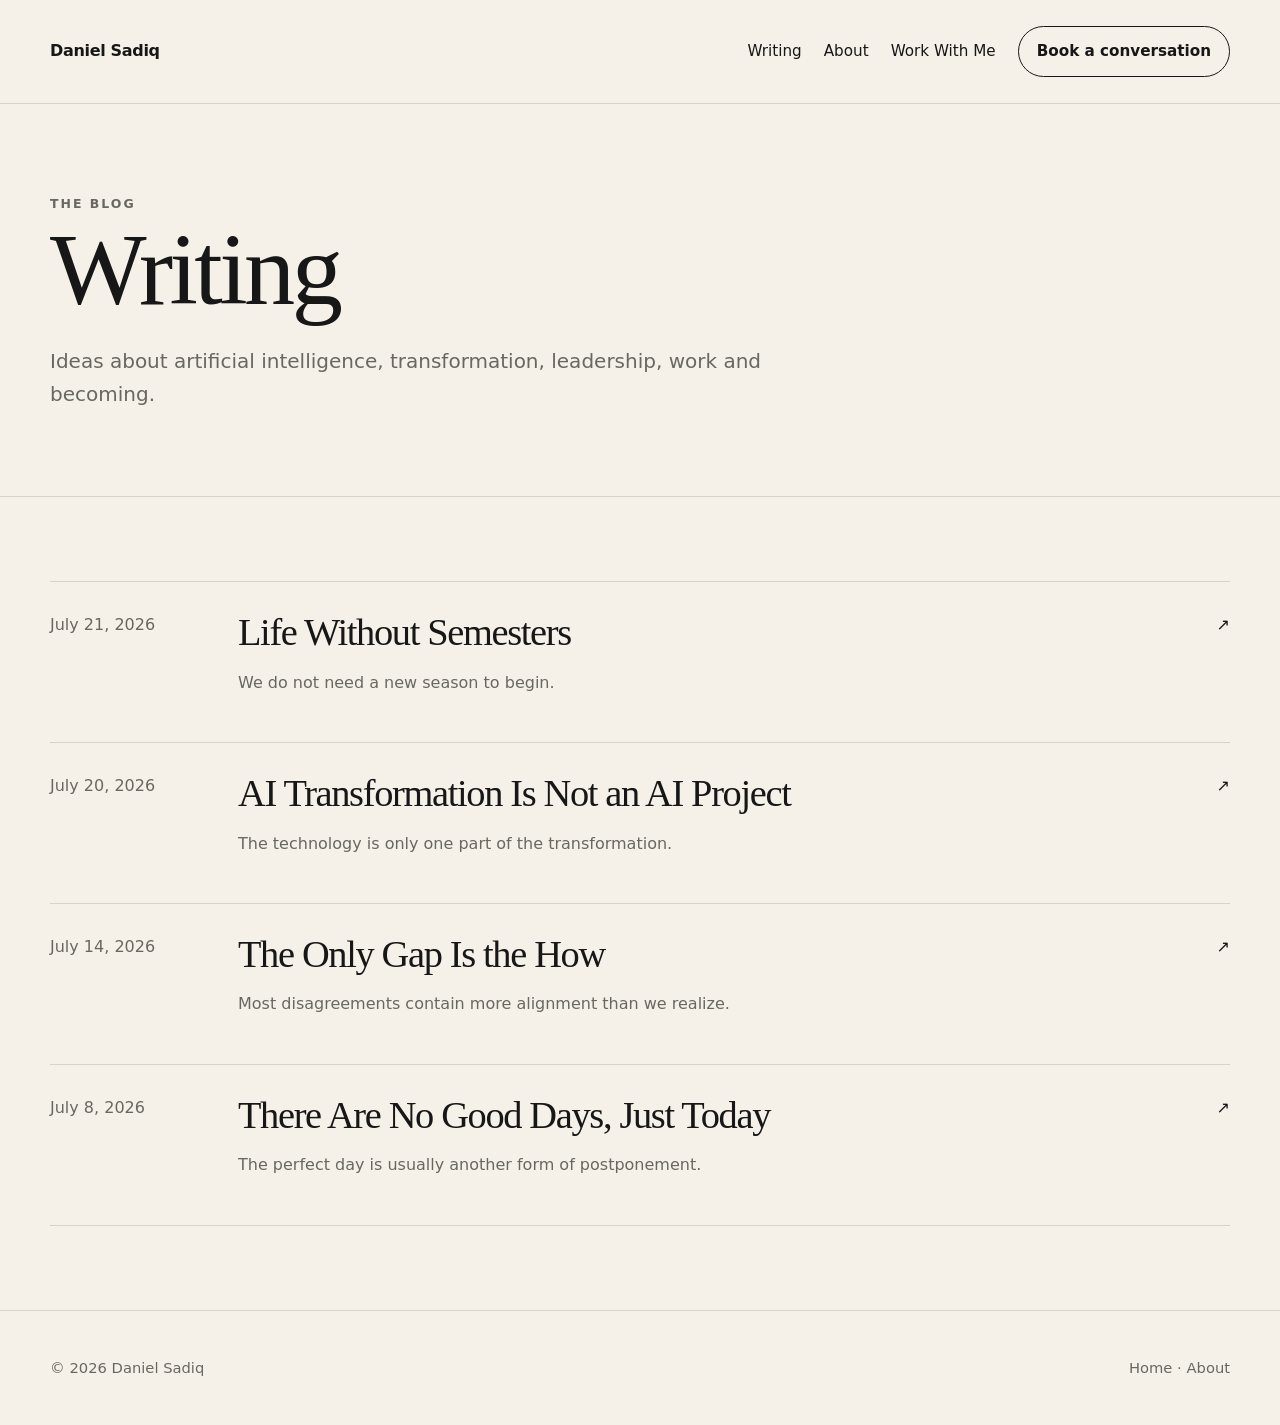
==== writing/index.html @ a9734ace "Add writing index" ====
<!doctype html><html lang="en"><head><meta charset="utf-8"><meta name="viewport" content="width=device-width,initial-scale=1"><title>Writing — Daniel Sadiq</title><meta name="description" content="Essays by Daniel Sadiq on AI, transformation, leadership and work."><link rel="stylesheet" href="../assets/styles.css"></head><body><header class="site-header"><div class="wrap nav"><a class="brand" href="../index.html">Daniel Sadiq</a><nav class="nav-links"><a href="index.html">Writing</a><a href="../about.html">About</a><a href="../work-with-me.html">Work With Me</a><a class="button" href="../work-with-me.html">Book a conversation</a></nav></div></header><main><section class="page-hero"><div class="wrap"><div class="eyebrow">The blog</div><h1>Writing</h1><p>Ideas about artificial intelligence, transformation, leadership, work and becoming.</p></div></section><section class="section"><div class="wrap post-list">
<a class="post-row" href="life-without-semesters.html"><span class="muted">July 21, 2026</span><div><h3>Life Without Semesters</h3><p>We do not need a new season to begin.</p></div><span>↗</span></a>
<a class="post-row" href="ai-transformation-is-not-an-ai-project.html"><span class="muted">July 20, 2026</span><div><h3>AI Transformation Is Not an AI Project</h3><p>The technology is only one part of the transformation.</p></div><span>↗</span></a>
<a class="post-row" href="the-only-gap-is-the-how.html"><span class="muted">July 14, 2026</span><div><h3>The Only Gap Is the How</h3><p>Most disagreements contain more alignment than we realize.</p></div><span>↗</span></a>
<a class="post-row" href="there-are-no-good-days.html"><span class="muted">July 8, 2026</span><div><h3>There Are No Good Days, Just Today</h3><p>The perfect day is usually another form of postponement.</p></div><span>↗</span></a></div></section></main><footer class="footer"><div class="wrap footer-inner"><span>© <span data-year></span> Daniel Sadiq</span><span><a href="../index.html">Home</a> · <a href="../about.html">About</a></span></div></footer><script src="../assets/site.js"></script></body></html>
---- assets/styles.css ----
:root{--bg:#f5f1e8;--text:#171717;--muted:#686861;--accent:#3438a8;--line:#d8d2c5;--card:#fbf8f2;--max:1180px;--read:720px}*{box-sizing:border-box}html{scroll-behavior:smooth}body{margin:0;background:var(--bg);color:var(--text);font-family:Inter,ui-sans-serif,system-ui,-apple-system,BlinkMacSystemFont,"Segoe UI",sans-serif;line-height:1.65}a{color:inherit;text-decoration:none}a:hover{color:var(--accent)}img{max-width:100%}.wrap{width:min(calc(100% - 40px),var(--max));margin:auto}.site-header{padding:26px 0;border-bottom:1px solid var(--line);position:sticky;top:0;background:rgba(245,241,232,.94);backdrop-filter:blur(10px);z-index:10}.nav{display:flex;align-items:center;justify-content:space-between;gap:24px}.brand{font-weight:750;letter-spacing:-.02em}.nav-links{display:flex;align-items:center;gap:22px;font-size:.95rem}.button{display:inline-flex;align-items:center;justify-content:center;padding:12px 18px;border:1px solid var(--text);border-radius:999px;font-weight:650;transition:.2s}.button:hover{background:var(--text);color:var(--bg)}.button.primary{background:var(--text);color:var(--bg)}.button.primary:hover{background:var(--accent);border-color:var(--accent)}.hero{padding:110px 0 90px}.eyebrow{text-transform:uppercase;letter-spacing:.16em;font-size:.78rem;font-weight:700;color:var(--muted)}h1,h2,h3{font-family:Georgia,"Times New Roman",serif;font-weight:500;letter-spacing:-.035em;line-height:1.08;margin:0}.hero h1{font-size:clamp(3.2rem,8vw,7.5rem);max-width:1050px}.hero p{font-size:clamp(1.15rem,2.2vw,1.5rem);max-width:720px;color:var(--muted);margin:30px 0}.actions{display:flex;gap:12px;flex-wrap:wrap}.section{padding:84px 0;border-top:1px solid var(--line)}.section-head{display:flex;justify-content:space-between;align-items:end;gap:24px;margin-bottom:38px}.section h2{font-size:clamp(2.3rem,5vw,4.5rem)}.start-here{display:grid;grid-template-columns:1.15fr .85fr;gap:60px;align-items:end}.start-here h3{font-size:clamp(2.5rem,5vw,5rem);margin:12px 0 24px}.start-here p{font-size:1.15rem;color:var(--muted)}.quote-block{font-family:Georgia,serif;font-size:clamp(1.6rem,3vw,2.7rem);line-height:1.35;border-left:3px solid var(--text);padding-left:28px}.post-list{display:grid}.post-row{display:grid;grid-template-columns:160px 1fr auto;gap:28px;padding:30px 0;border-top:1px solid var(--line);align-items:start}.post-row:last-child{border-bottom:1px solid var(--line)}.post-row h3{font-size:clamp(1.6rem,3vw,2.7rem);margin-bottom:8px}.post-row p,.muted{color:var(--muted)}.services{display:grid;grid-template-columns:repeat(3,1fr);gap:20px}.service{background:var(--card);padding:30px;border:1px solid var(--line);min-height:260px}.service h3{font-size:2rem;margin-bottom:18px}.stats{display:grid;grid-template-columns:repeat(3,1fr);gap:20px;margin-top:44px}.stat{padding-top:20px;border-top:2px solid var(--text)}.stat strong{display:block;font-family:Georgia,serif;font-size:3rem;font-weight:500}.newsletter{display:grid;grid-template-columns:1fr 1fr;gap:60px;align-items:center}.newsletter-form{display:flex;gap:10px}.newsletter-form input,.contact-form input,.contact-form textarea,.contact-form select{width:100%;padding:14px 15px;border:1px solid var(--line);background:#fffdf9;font:inherit;border-radius:4px}.newsletter-form input{min-width:0}.footer{padding:45px 0;border-top:1px solid var(--line);font-size:.92rem;color:var(--muted)}.footer-inner{display:flex;justify-content:space-between;gap:24px}.page-hero{padding:90px 0 65px}.page-hero h1{font-size:clamp(3.5rem,8vw,7rem)}.page-hero p{font-size:1.25rem;max-width:760px;color:var(--muted)}.article{width:min(calc(100% - 40px),var(--read));margin:auto;padding:80px 0}.article h1{font-size:clamp(3rem,7vw,5.5rem)}.article .dek{font-size:1.35rem;color:var(--muted);margin:24px 0}.article-meta{font-size:.9rem;color:var(--muted);padding-bottom:28px;border-bottom:1px solid var(--line)}.article-body{font-family:Georgia,"Times New Roman",serif;font-size:1.2rem;line-height:1.8}.article-body p{margin:1.4em 0}.article-body h2{font-size:2.4rem;margin-top:2em}.article-body blockquote{margin:2em 0;padding-left:24px;border-left:3px solid var(--text);font-size:1.5rem}.article-end{margin-top:60px;padding-top:30px;border-top:1px solid var(--line)}.two-col{display:grid;grid-template-columns:1fr 1fr;gap:70px}.bio-copy p{font-size:1.16rem}.contact-form{display:grid;gap:16px;background:var(--card);padding:30px;border:1px solid var(--line)}label{font-weight:650;font-size:.92rem}.field{display:grid;gap:7px}.note{font-size:.88rem;color:var(--muted)}@media(max-width:800px){.nav-links a:not(.button){display:none}.hero{padding:70px 0}.start-here,.newsletter,.two-col{grid-template-columns:1fr}.services,.stats{grid-template-columns:1fr}.post-row{grid-template-columns:1fr;gap:8px}.post-row .arrow{display:none}.section{padding:64px 0}.newsletter-form{flex-direction:column}.footer-inner{flex-direction:column}.hero h1{font-size:3.4rem}}
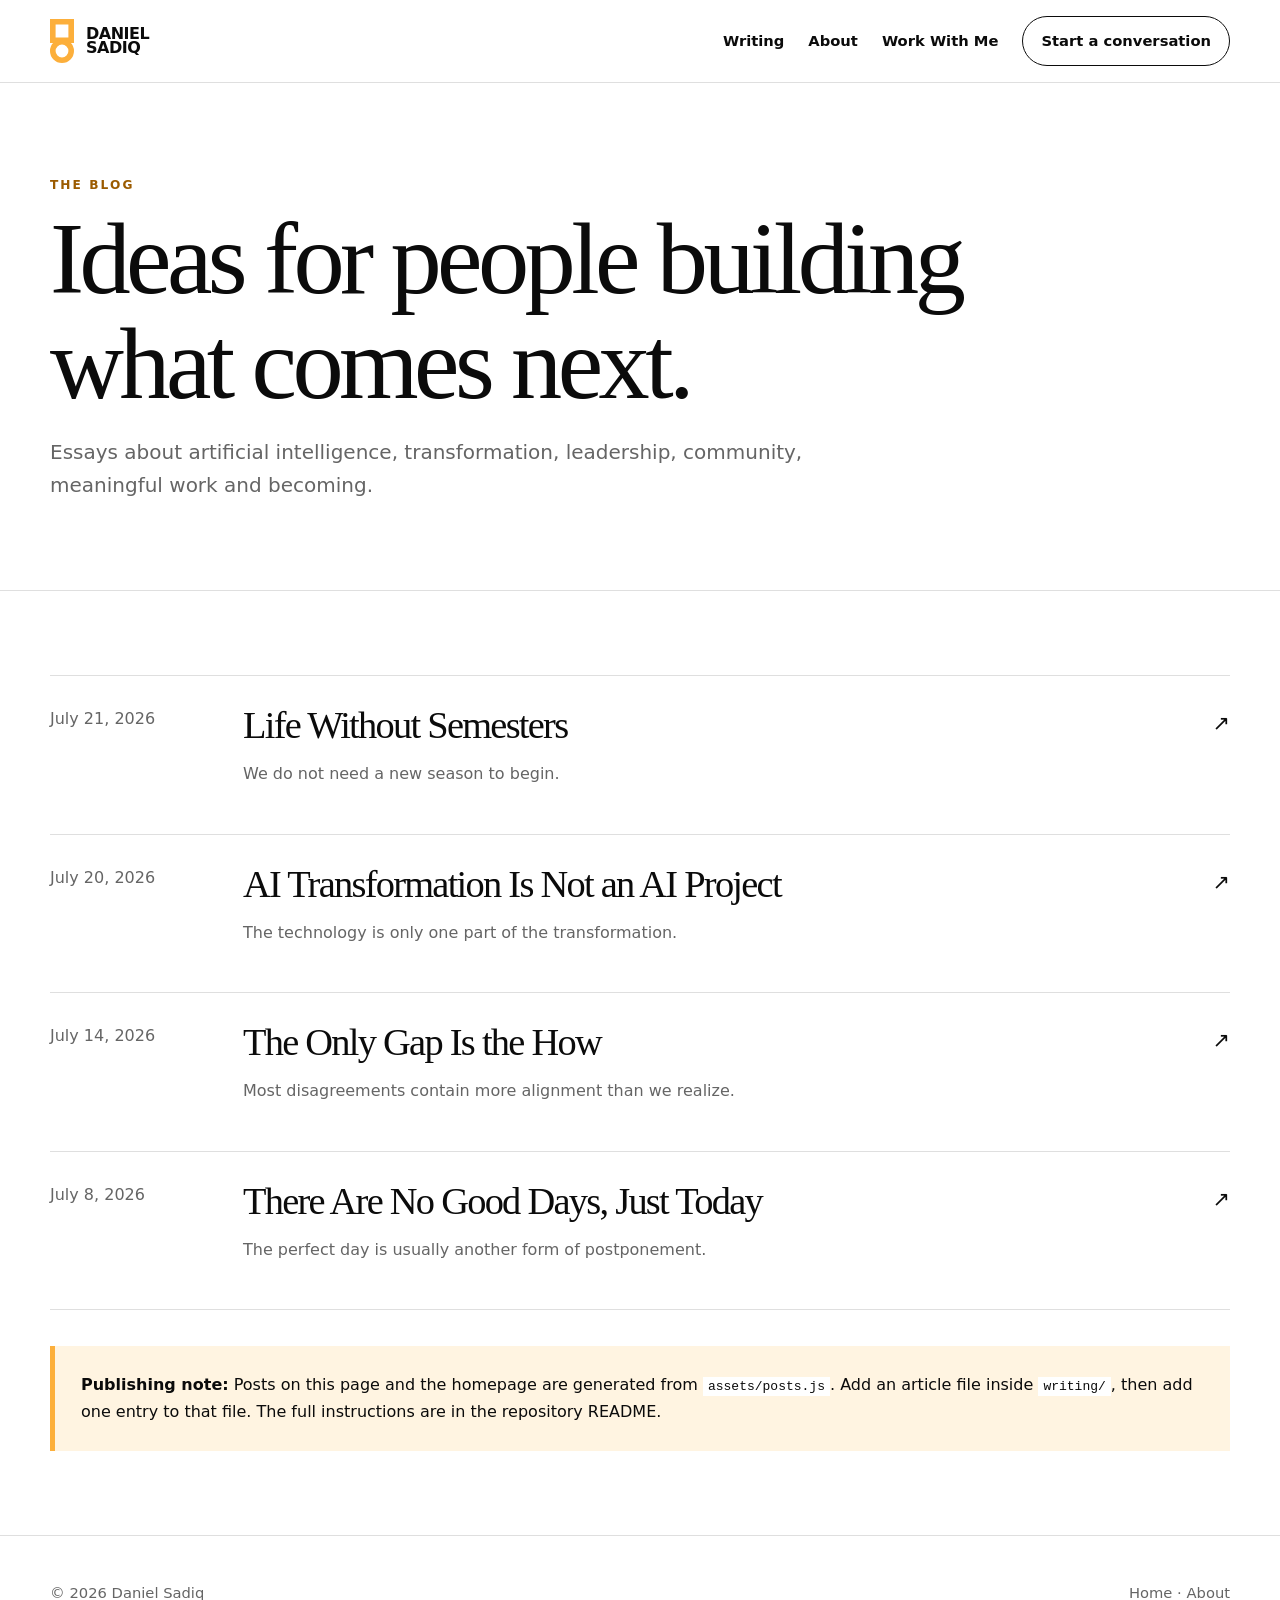
==== commit d73925be: "Make writing index data driven and explain publishing workflow" ====
--- a/writing/index.html
+++ b/writing/index.html
@@ -1,5 +1 @@
-<!doctype html><html lang="en"><head><meta charset="utf-8"><meta name="viewport" content="width=device-width,initial-scale=1"><title>Writing — Daniel Sadiq</title><meta name="description" content="Essays by Daniel Sadiq on AI, transformation, leadership and work."><link rel="stylesheet" href="../assets/styles.css"></head><body><header class="site-header"><div class="wrap nav"><a class="brand" href="../index.html">Daniel Sadiq</a><nav class="nav-links"><a href="index.html">Writing</a><a href="../about.html">About</a><a href="../work-with-me.html">Work With Me</a><a class="button" href="../work-with-me.html">Book a conversation</a></nav></div></header><main><section class="page-hero"><div class="wrap"><div class="eyebrow">The blog</div><h1>Writing</h1><p>Ideas about artificial intelligence, transformation, leadership, work and becoming.</p></div></section><section class="section"><div class="wrap post-list">
-<a class="post-row" href="life-without-semesters.html"><span class="muted">July 21, 2026</span><div><h3>Life Without Semesters</h3><p>We do not need a new season to begin.</p></div><span>↗</span></a>
-<a class="post-row" href="ai-transformation-is-not-an-ai-project.html"><span class="muted">July 20, 2026</span><div><h3>AI Transformation Is Not an AI Project</h3><p>The technology is only one part of the transformation.</p></div><span>↗</span></a>
-<a class="post-row" href="the-only-gap-is-the-how.html"><span class="muted">July 14, 2026</span><div><h3>The Only Gap Is the How</h3><p>Most disagreements contain more alignment than we realize.</p></div><span>↗</span></a>
-<a class="post-row" href="there-are-no-good-days.html"><span class="muted">July 8, 2026</span><div><h3>There Are No Good Days, Just Today</h3><p>The perfect day is usually another form of postponement.</p></div><span>↗</span></a></div></section></main><footer class="footer"><div class="wrap footer-inner"><span>© <span data-year></span> Daniel Sadiq</span><span><a href="../index.html">Home</a> · <a href="../about.html">About</a></span></div></footer><script src="../assets/site.js"></script></body></html>
+<!doctype html><html lang="en"><head><meta charset="utf-8"><meta name="viewport" content="width=device-width,initial-scale=1"><title>Writing — Daniel Sadiq</title><meta name="description" content="Essays by Daniel Sadiq on AI, transformation, leadership, community, work and becoming."><link rel="stylesheet" href="../assets/styles.css"></head><body><header class="site-header"><div class="wrap nav"><a class="brand" href="../index.html"><img src="../assets/brand-mark.svg" alt=""><span class="brand-copy"><span>DANIEL</span><span>SADIQ</span></span></a><nav class="nav-links"><a href="index.html">Writing</a><a href="../about.html">About</a><a href="../work-with-me.html">Work With Me</a><a class="button" href="../work-with-me.html">Start a conversation</a></nav></div></header><main><section class="page-hero"><div class="wrap"><div class="eyebrow accent">The blog</div><h1>Ideas for people building what comes next.</h1><p>Essays about artificial intelligence, transformation, leadership, community, meaningful work and becoming.</p></div></section><section class="section"><div class="wrap"><div class="post-list" data-post-list></div><div class="blog-help"><strong>Publishing note:</strong> Posts on this page and the homepage are generated from <code>assets/posts.js</code>. Add an article file inside <code>writing/</code>, then add one entry to that file. The full instructions are in the repository README.</div></div></section></main><footer class="footer"><div class="wrap footer-inner"><span>© <span data-year></span> Daniel Sadiq</span><span><a href="../index.html">Home</a> · <a href="../about.html">About</a></span></div></footer><script src="../assets/posts.js"></script><script src="../assets/site.js"></script></body></html>
--- a/assets/styles.css
+++ b/assets/styles.css
@@ -1 +1 @@
-:root{--bg:#f5f1e8;--text:#171717;--muted:#686861;--accent:#3438a8;--line:#d8d2c5;--card:#fbf8f2;--max:1180px;--read:720px}*{box-sizing:border-box}html{scroll-behavior:smooth}body{margin:0;background:var(--bg);color:var(--text);font-family:Inter,ui-sans-serif,system-ui,-apple-system,BlinkMacSystemFont,"Segoe UI",sans-serif;line-height:1.65}a{color:inherit;text-decoration:none}a:hover{color:var(--accent)}img{max-width:100%}.wrap{width:min(calc(100% - 40px),var(--max));margin:auto}.site-header{padding:26px 0;border-bottom:1px solid var(--line);position:sticky;top:0;background:rgba(245,241,232,.94);backdrop-filter:blur(10px);z-index:10}.nav{display:flex;align-items:center;justify-content:space-between;gap:24px}.brand{font-weight:750;letter-spacing:-.02em}.nav-links{display:flex;align-items:center;gap:22px;font-size:.95rem}.button{display:inline-flex;align-items:center;justify-content:center;padding:12px 18px;border:1px solid var(--text);border-radius:999px;font-weight:650;transition:.2s}.button:hover{background:var(--text);color:var(--bg)}.button.primary{background:var(--text);color:var(--bg)}.button.primary:hover{background:var(--accent);border-color:var(--accent)}.hero{padding:110px 0 90px}.eyebrow{text-transform:uppercase;letter-spacing:.16em;font-size:.78rem;font-weight:700;color:var(--muted)}h1,h2,h3{font-family:Georgia,"Times New Roman",serif;font-weight:500;letter-spacing:-.035em;line-height:1.08;margin:0}.hero h1{font-size:clamp(3.2rem,8vw,7.5rem);max-width:1050px}.hero p{font-size:clamp(1.15rem,2.2vw,1.5rem);max-width:720px;color:var(--muted);margin:30px 0}.actions{display:flex;gap:12px;flex-wrap:wrap}.section{padding:84px 0;border-top:1px solid var(--line)}.section-head{display:flex;justify-content:space-between;align-items:end;gap:24px;margin-bottom:38px}.section h2{font-size:clamp(2.3rem,5vw,4.5rem)}.start-here{display:grid;grid-template-columns:1.15fr .85fr;gap:60px;align-items:end}.start-here h3{font-size:clamp(2.5rem,5vw,5rem);margin:12px 0 24px}.start-here p{font-size:1.15rem;color:var(--muted)}.quote-block{font-family:Georgia,serif;font-size:clamp(1.6rem,3vw,2.7rem);line-height:1.35;border-left:3px solid var(--text);padding-left:28px}.post-list{display:grid}.post-row{display:grid;grid-template-columns:160px 1fr auto;gap:28px;padding:30px 0;border-top:1px solid var(--line);align-items:start}.post-row:last-child{border-bottom:1px solid var(--line)}.post-row h3{font-size:clamp(1.6rem,3vw,2.7rem);margin-bottom:8px}.post-row p,.muted{color:var(--muted)}.services{display:grid;grid-template-columns:repeat(3,1fr);gap:20px}.service{background:var(--card);padding:30px;border:1px solid var(--line);min-height:260px}.service h3{font-size:2rem;margin-bottom:18px}.stats{display:grid;grid-template-columns:repeat(3,1fr);gap:20px;margin-top:44px}.stat{padding-top:20px;border-top:2px solid var(--text)}.stat strong{display:block;font-family:Georgia,serif;font-size:3rem;font-weight:500}.newsletter{display:grid;grid-template-columns:1fr 1fr;gap:60px;align-items:center}.newsletter-form{display:flex;gap:10px}.newsletter-form input,.contact-form input,.contact-form textarea,.contact-form select{width:100%;padding:14px 15px;border:1px solid var(--line);background:#fffdf9;font:inherit;border-radius:4px}.newsletter-form input{min-width:0}.footer{padding:45px 0;border-top:1px solid var(--line);font-size:.92rem;color:var(--muted)}.footer-inner{display:flex;justify-content:space-between;gap:24px}.page-hero{padding:90px 0 65px}.page-hero h1{font-size:clamp(3.5rem,8vw,7rem)}.page-hero p{font-size:1.25rem;max-width:760px;color:var(--muted)}.article{width:min(calc(100% - 40px),var(--read));margin:auto;padding:80px 0}.article h1{font-size:clamp(3rem,7vw,5.5rem)}.article .dek{font-size:1.35rem;color:var(--muted);margin:24px 0}.article-meta{font-size:.9rem;color:var(--muted);padding-bottom:28px;border-bottom:1px solid var(--line)}.article-body{font-family:Georgia,"Times New Roman",serif;font-size:1.2rem;line-height:1.8}.article-body p{margin:1.4em 0}.article-body h2{font-size:2.4rem;margin-top:2em}.article-body blockquote{margin:2em 0;padding-left:24px;border-left:3px solid var(--text);font-size:1.5rem}.article-end{margin-top:60px;padding-top:30px;border-top:1px solid var(--line)}.two-col{display:grid;grid-template-columns:1fr 1fr;gap:70px}.bio-copy p{font-size:1.16rem}.contact-form{display:grid;gap:16px;background:var(--card);padding:30px;border:1px solid var(--line)}label{font-weight:650;font-size:.92rem}.field{display:grid;gap:7px}.note{font-size:.88rem;color:var(--muted)}@media(max-width:800px){.nav-links a:not(.button){display:none}.hero{padding:70px 0}.start-here,.newsletter,.two-col{grid-template-columns:1fr}.services,.stats{grid-template-columns:1fr}.post-row{grid-template-columns:1fr;gap:8px}.post-row .arrow{display:none}.section{padding:64px 0}.newsletter-form{flex-direction:column}.footer-inner{flex-direction:column}.hero h1{font-size:3.4rem}}
+:root{--bg:#fff;--text:#0b0b0b;--muted:#656565;--accent:#fcaf3b;--accent-soft:#fff4e1;--line:#dfdfdf;--dark:#050505;--card:#fafafa;--max:1180px;--read:720px}*{box-sizing:border-box}html{scroll-behavior:smooth}body{margin:0;background:var(--bg);color:var(--text);font-family:Inter,ui-sans-serif,system-ui,-apple-system,BlinkMacSystemFont,"Segoe UI",sans-serif;line-height:1.65}a{color:inherit;text-decoration:none}a:hover{color:#9b5b00}img{max-width:100%;display:block}.wrap{width:min(calc(100% - 40px),var(--max));margin:auto}.site-header{position:sticky;top:0;z-index:20;background:rgba(255,255,255,.94);backdrop-filter:blur(12px);border-bottom:1px solid var(--line)}.nav{min-height:82px;display:flex;align-items:center;justify-content:space-between;gap:24px}.brand{display:inline-flex;align-items:center;gap:12px;font-weight:800;letter-spacing:-.03em}.brand img{width:24px;height:44px}.brand-copy{display:grid;line-height:.9;font-size:1rem}.nav-links{display:flex;align-items:center;gap:24px;font-size:.92rem;font-weight:650}.button{display:inline-flex;align-items:center;justify-content:center;padding:12px 18px;border:1px solid var(--text);border-radius:999px;font-weight:750;transition:.2s ease}.button:hover{background:var(--text);color:#fff}.button.primary{background:var(--accent);border-color:var(--accent);color:var(--text)}.button.primary:hover{background:var(--text);border-color:var(--text);color:#fff}.hero{padding:96px 0 86px}.hero-grid{display:grid;grid-template-columns:minmax(0,1.25fr) minmax(280px,.75fr);gap:64px;align-items:end}.hero h1,.page-hero h1,h2,h3{font-family:Georgia,"Times New Roman",serif;font-weight:500;letter-spacing:-.045em;line-height:1.02;margin:0}.hero h1{font-size:clamp(3.7rem,8vw,7.6rem);max-width:960px}.hero p{font-size:clamp(1.15rem,2vw,1.45rem);max-width:720px;color:var(--muted);margin:28px 0}.hero-card{background:var(--dark);color:#fff;padding:34px;min-height:330px;display:flex;flex-direction:column;justify-content:space-between}.hero-card img{width:58px;height:106px}.hero-card p{color:#d7d7d7;font-size:1.08rem;margin:24px 0 0}.hero-card strong{color:var(--accent)}.eyebrow{text-transform:uppercase;letter-spacing:.17em;font-size:.76rem;font-weight:800;color:var(--muted);margin-bottom:12px}.eyebrow.accent{color:#9b5b00}.actions{display:flex;gap:12px;flex-wrap:wrap}.section{padding:84px 0;border-top:1px solid var(--line)}.section.dark{background:var(--dark);color:#fff;border-top:0}.section.orange{background:var(--accent);border-top:0}.section-head{display:flex;justify-content:space-between;align-items:end;gap:24px;margin-bottom:40px}.section h2{font-size:clamp(2.6rem,5vw,4.8rem);max-width:850px}.mission{display:grid;grid-template-columns:.7fr 1.3fr;gap:70px;align-items:start}.mission-statement{font-family:Georgia,"Times New Roman",serif;font-size:clamp(2.2rem,4.6vw,4.9rem);line-height:1.12;letter-spacing:-.04em}.mission-copy{font-size:1.14rem;color:var(--muted);max-width:610px}.values{display:grid;grid-template-columns:repeat(3,1fr);gap:1px;background:#333;border:1px solid #333}.value{background:var(--dark);padding:36px;min-height:290px}.value-number{font-size:.8rem;letter-spacing:.14em;color:var(--accent);font-weight:800}.value h3{font-size:2.35rem;margin:58px 0 16px}.value p{color:#cfcfcf}.leadership-idea{display:grid;grid-template-columns:1fr 1fr;gap:70px;align-items:center}.leadership-idea blockquote{font-family:Georgia,"Times New Roman",serif;font-size:clamp(2rem,4vw,4rem);line-height:1.16;letter-spacing:-.035em;margin:0}.leadership-idea .idea-copy{font-size:1.15rem}.start-here{display:grid;grid-template-columns:1.15fr .85fr;gap:60px;align-items:end}.start-here h3{font-size:clamp(2.5rem,5vw,5rem);margin:12px 0 24px}.start-here p{font-size:1.15rem;color:var(--muted)}.quote-block{font-family:Georgia,serif;font-size:clamp(1.6rem,3vw,2.7rem);line-height:1.35;border-left:5px solid var(--accent);padding-left:28px}.post-list{display:grid}.post-row{display:grid;grid-template-columns:165px 1fr auto;gap:28px;padding:30px 0;border-top:1px solid var(--line);align-items:start}.post-row:last-child{border-bottom:1px solid var(--line)}.post-row h3{font-size:clamp(1.65rem,3vw,2.8rem);margin-bottom:8px}.post-row p,.muted,.post-date{color:var(--muted)}.post-row:hover .arrow{transform:translate(4px,-4px)}.arrow{font-size:1.3rem;transition:.2s}.services{display:grid;grid-template-columns:repeat(3,1fr);gap:18px}.service{background:var(--card);padding:30px;border-top:4px solid var(--accent);min-height:250px}.service h3{font-size:2rem;margin-bottom:18px}.stats{display:grid;grid-template-columns:repeat(3,1fr);gap:20px;margin-top:44px}.stat{padding-top:20px;border-top:2px solid var(--text)}.stat strong{display:block;font-family:Georgia,serif;font-size:3rem;font-weight:500}.newsletter{display:grid;grid-template-columns:1fr 1fr;gap:60px;align-items:center}.newsletter-form{display:flex;gap:10px}.newsletter-form input,.contact-form input,.contact-form textarea,.contact-form select{width:100%;padding:14px 15px;border:1px solid #cfcfcf;background:#fff;font:inherit;border-radius:0}.newsletter-form input{min-width:0}.footer{padding:45px 0;border-top:1px solid var(--line);font-size:.92rem;color:var(--muted)}.footer-inner{display:flex;justify-content:space-between;gap:24px}.page-hero{padding:92px 0 68px}.page-hero h1{font-size:clamp(3.5rem,8vw,7rem);max-width:1000px}.page-hero p{font-size:1.25rem;max-width:760px;color:var(--muted)}.article{width:min(calc(100% - 40px),var(--read));margin:auto;padding:80px 0}.article h1{font-size:clamp(3rem,7vw,5.5rem)}.article .dek{font-size:1.35rem;color:var(--muted);margin:24px 0}.article-meta{font-size:.9rem;color:var(--muted);padding-bottom:28px;border-bottom:1px solid var(--line)}.article-body{font-family:Georgia,"Times New Roman",serif;font-size:1.2rem;line-height:1.8}.article-body p{margin:1.4em 0}.article-body h2{font-size:2.4rem;margin-top:2em}.article-body blockquote{margin:2em 0;padding-left:24px;border-left:4px solid var(--accent);font-size:1.5rem}.article-end{margin-top:60px;padding-top:30px;border-top:1px solid var(--line)}.two-col{display:grid;grid-template-columns:1fr 1fr;gap:70px}.bio-copy p{font-size:1.16rem}.principles{display:grid;gap:1px;background:var(--line);border:1px solid var(--line)}.principle{background:#fff;padding:30px}.principle strong{display:block;color:#9b5b00;text-transform:uppercase;letter-spacing:.13em;font-size:.75rem;margin-bottom:8px}.contact-form{display:grid;gap:16px;background:var(--card);padding:30px;border-top:5px solid var(--accent)}label{font-weight:700;font-size:.92rem}.field{display:grid;gap:7px}.note{font-size:.88rem;color:var(--muted)}.blog-help{background:var(--accent-soft);padding:26px;border-left:5px solid var(--accent);margin-top:36px}.blog-help code{background:#fff;padding:2px 5px}@media(max-width:850px){.nav-links a:not(.button){display:none}.hero{padding:68px 0}.hero-grid,.mission,.leadership-idea,.start-here,.newsletter,.two-col{grid-template-columns:1fr}.hero-card{min-height:260px}.values,.services,.stats{grid-template-columns:1fr}.post-row{grid-template-columns:1fr;gap:8px}.post-row .arrow{display:none}.section{padding:64px 0}.newsletter-form{flex-direction:column}.footer-inner{flex-direction:column}.hero h1{font-size:3.55rem}.mission-statement{font-size:2.75rem}.value{min-height:auto}.value h3{margin-top:28px}}
